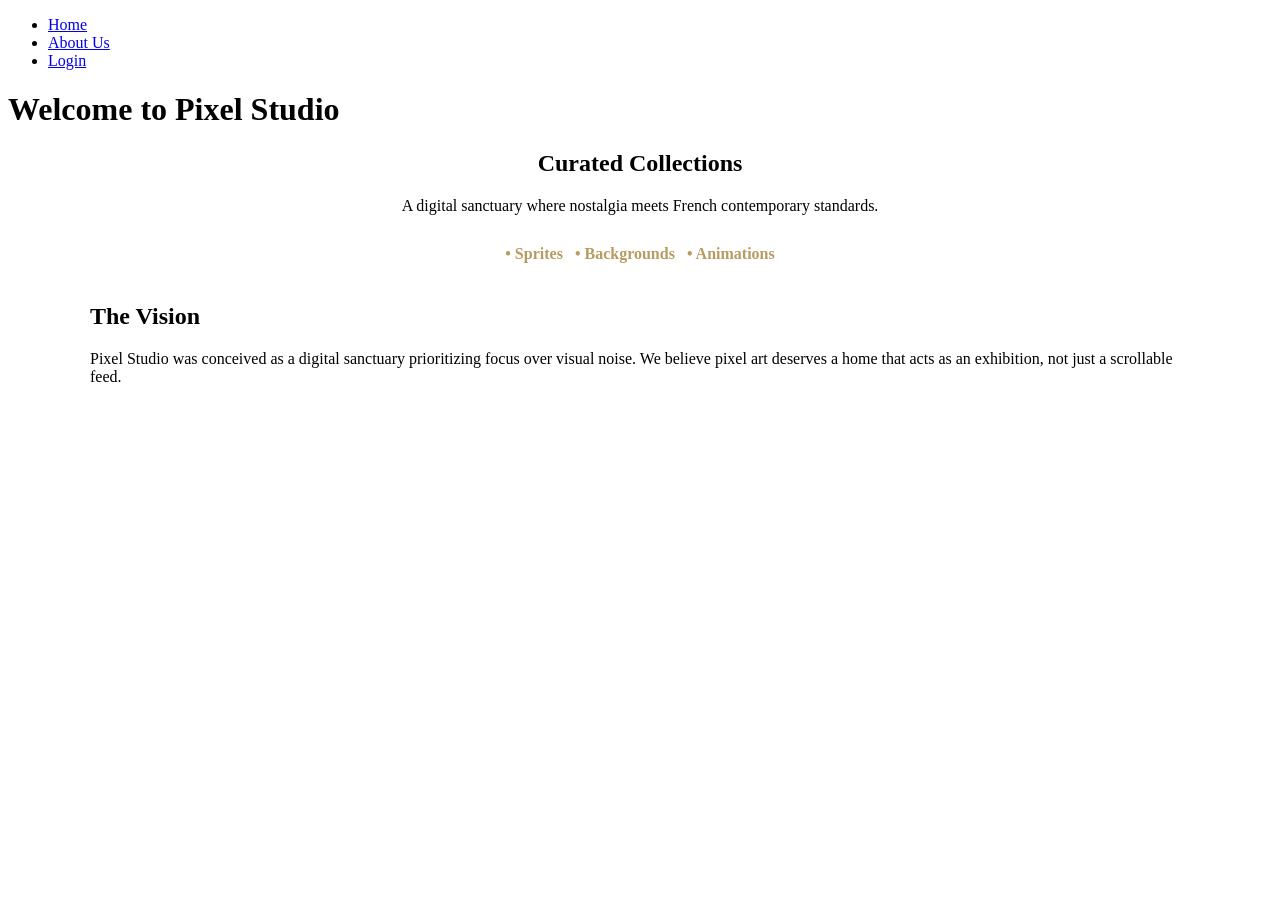
==== index.html @ 0212985c "Add Home page with Project Overview, Art Categories, and Membership Tiers" ====
<!DOCTYPE html>
<html lang="en">
<head>
    <meta charset="UTF-8">
    <title>Pixel Studio | Home</title>
    <link rel="stylesheet" href="style.css">
</head>
<body>
<nav>
    <ul>
        <li><a href="index.html" class="active">Home</a></li>
        <li><a href="about.html">About Us</a></li>
        <li><a href="login.html">Login</a></li>
    </ul>
</nav>

<header>
    <h1>Welcome to Pixel Studio</h1>
</header>

<main style="max-width: 1100px; margin: 0 auto; display: block;">
    <section class="card" style="text-align: center; margin-bottom: 40px;">
        <h2 style="font-family: 'Playfair Display';">Curated Collections</h2>
        <p style="font-weight: 400; max-width: 800px; margin: 0 auto;">A digital sanctuary where nostalgia meets French contemporary standards.</p>
        <div style="margin-top: 30px; color: #b89b61; font-weight: 600;">
            <span>• Sprites</span> &nbsp; <span>• Backgrounds</span> &nbsp; <span>• Animations</span>
        </div>
    </section>

    <article class="card project-overview">
        <h2>The Vision</h2>
        <p>Pixel Studio was conceived as a digital sanctuary prioritizing focus over visual noise. We believe pixel art deserves a home that acts as an exhibition, not just a scrollable feed.</p>
    </article>
</main>
</body>
</html>
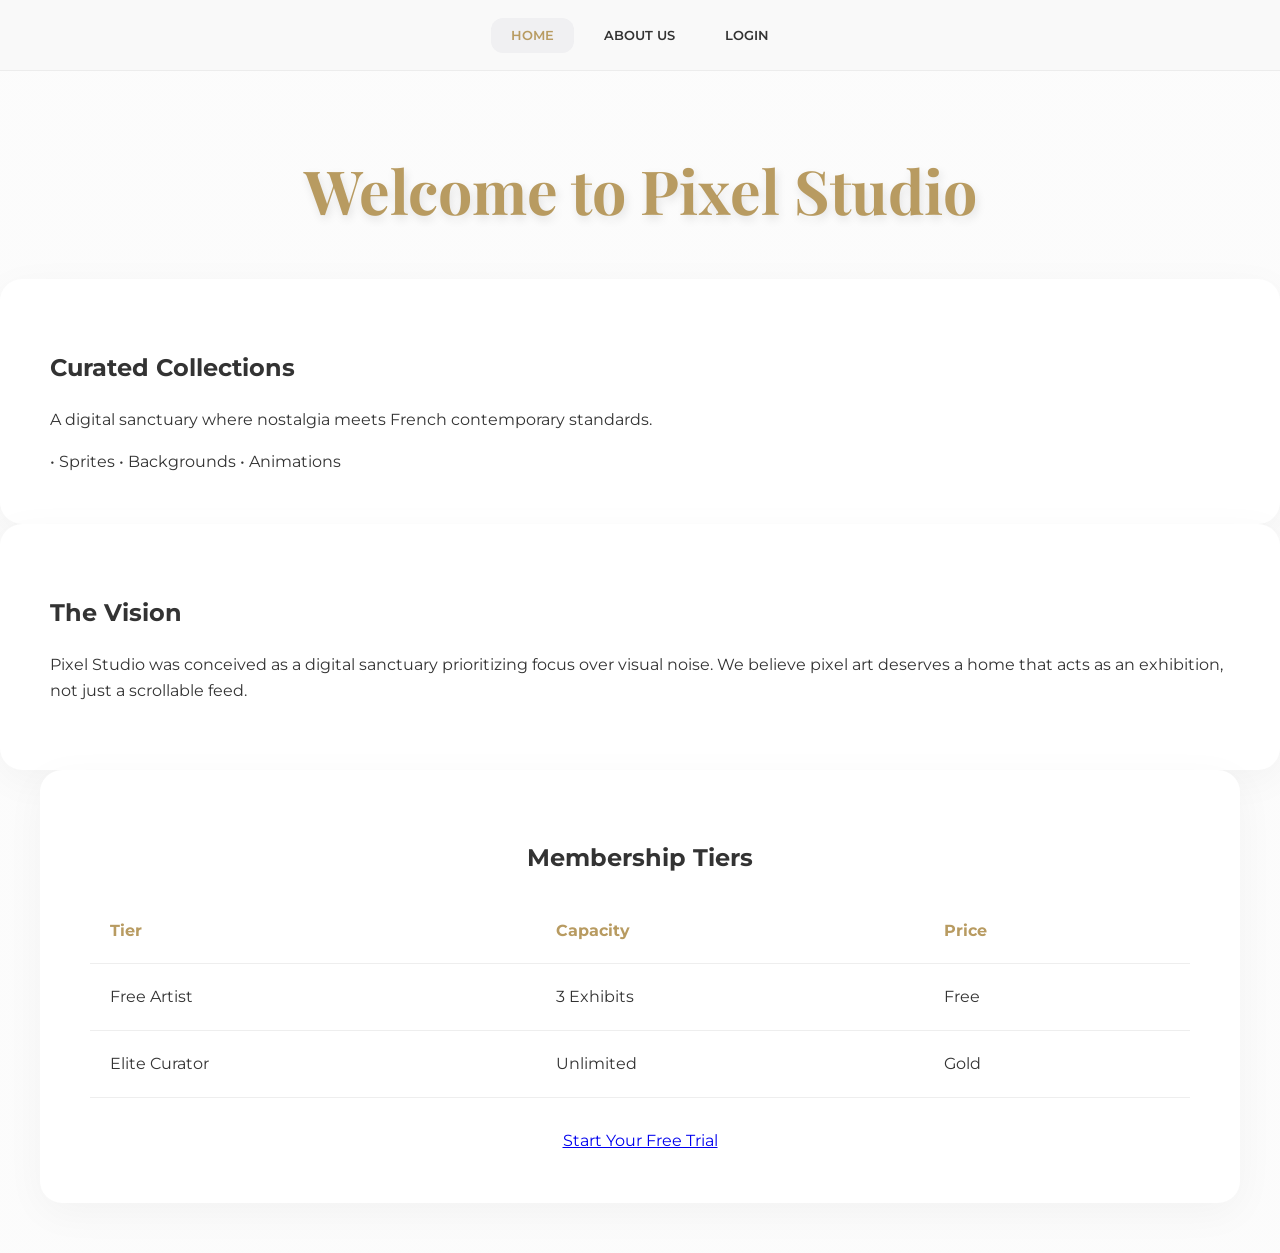
==== commit dc2d93b7: "Modify Home page layout: add home-page, page-content wrapper, and reorganize main sections" ====
--- a/index.html
+++ b/index.html
@@ -5,7 +5,8 @@
     <title>Pixel Studio | Home</title>
     <link rel="stylesheet" href="style.css">
 </head>
-<body>
+<body class="home-bg">
+
 <nav>
     <ul>
         <li><a href="index.html" class="active">Home</a></li>
@@ -14,23 +15,50 @@
     </ul>
 </nav>
 
+<div class="page-content">
+
 <header>
     <h1>Welcome to Pixel Studio</h1>
 </header>
 
-<main style="max-width: 1100px; margin: 0 auto; display: block;">
-    <section class="card" style="text-align: center; margin-bottom: 40px;">
-        <h2 style="font-family: 'Playfair Display';">Curated Collections</h2>
-        <p style="font-weight: 400; max-width: 800px; margin: 0 auto;">A digital sanctuary where nostalgia meets French contemporary standards.</p>
-        <div style="margin-top: 30px; color: #b89b61; font-weight: 600;">
-            <span>• Sprites</span> &nbsp; <span>• Backgrounds</span> &nbsp; <span>• Animations</span>
+<main>
+    <section class="card home-section">
+        <h2 class="section-title">Curated Collections</h2>
+        <p class="section-desc">
+            A digital sanctuary where nostalgia meets French contemporary standards.
+        </p>
+        <div class="collection-tags">
+            <span>• Sprites</span>
+            <span>• Backgrounds</span>
+            <span>• Animations</span>
         </div>
     </section>
 
-    <article class="card project-overview">
+
+    <article class="card project-overview home-section">
         <h2>The Vision</h2>
-        <p>Pixel Studio was conceived as a digital sanctuary prioritizing focus over visual noise. We believe pixel art deserves a home that acts as an exhibition, not just a scrollable feed.</p>
+        <p>
+            Pixel Studio was conceived as a digital sanctuary prioritizing focus over visual noise.
+            We believe pixel art deserves a home that acts as an exhibition, not just a scrollable feed.
+        </p>
     </article>
+     <section class="card" style="max-width: 1100px; margin: 0 auto 50px;">
+        <h2 style="text-align: center;">Membership Tiers</h2>
+        <table>
+            <thead>
+                <tr><th>Tier</th><th>Capacity</th><th>Price</th></tr>
+            </thead>
+            <tbody>
+                <tr><td>Free Artist</td><td>3 Exhibits</td><td>Free</td></tr>
+                <tr><td>Elite Curator</td><td>Unlimited</td><td>Gold</td></tr>
+            </tbody>
+        </table>
+        <div style="text-align:center; margin-top: 30px;">
+    <a href="signup.html" class="join-btn">Start Your Free Trial</a>
+</div>
+    </section>
 </main>
+
+</div>
 </body>
 </html>
--- a/style.css
+++ b/style.css
@@ -0,0 +1,191 @@
+/* -----------------------------------------------------------
+   1. IMPORT FONTS & VARIABLES
+----------------------------------------------------------- */
+@import url('https://fonts.googleapis.com/css2?family=Playfair+Display:wght@700&family=Montserrat:wght@400;600&display=swap');
+
+:root {
+    --bg-color: #f9f9f9;
+    --text-color: #333333;
+    --accent-gold: #b89b61;
+    --card-bg: #ffffff;
+    --radius-apple: 22px; 
+    --transition-sliding: all 0.4s cubic-bezier(0.4, 0, 0.2, 1);
+}
+
+/* -----------------------------------------------------------
+   2. GLOBAL BODY & BACKGROUND
+----------------------------------------------------------- */
+body {
+    font-family: 'Montserrat', sans-serif;
+    background: linear-gradient(rgba(249, 249, 249, 0.6), rgba(249, 249, 249, 0.6)), 
+                url('images/gallery-entrance.png') no-repeat center center fixed;
+    background-size: cover;
+    color: var(--text-color);
+    margin: 0;
+    padding-top: 100px;
+    line-height: 1.6;
+    animation: fadeIn 0.6s ease;
+}
+
+@keyframes fadeIn {
+    from { opacity: 0; }
+    to { opacity: 1; }
+}
+
+/* -----------------------------------------------------------
+   3.NAVIGATION BAR
+----------------------------------------------------------- */
+nav {
+    position: fixed;
+    top: 0; width: 100%;
+    background-color: rgba(249, 249, 249, 0.95);
+    backdrop-filter: blur(8px);
+    border-bottom: 1px solid rgba(0,0,0,0.05);
+    padding: 22px 0;
+    z-index: 1000; 
+}
+
+nav ul {
+    display: flex;
+    justify-content: center;
+    list-style: none;
+    margin: 0; padding: 0;
+    gap: 10px;
+}
+
+nav ul li a {
+    text-decoration: none;
+    color: var(--text-color);
+    font-weight: 600;
+    text-transform: uppercase;
+    font-size: 0.8rem;
+    padding: 10px 20px;
+    border-radius: 12px;
+    transition: var(--transition-sliding); 
+}
+
+nav ul li a:hover {
+    background-color: #f0f0f2;
+    padding-left: 25px;
+    color: var(--accent-gold);
+}
+
+nav ul li a.active {
+    background-color: #f0f0f2;
+    color: var(--accent-gold);
+}
+
+/* -----------------------------------------------------------
+   4. HEADERS & TITLES
+----------------------------------------------------------- */
+header h1 {
+    font-family: 'Playfair Display', serif;
+    font-size: 3.8rem;
+    color: var(--accent-gold);
+    text-align: center;
+    text-shadow: 2px 4px 10px rgba(0,0,0,0.1); 
+}
+
+footer {
+    text-align: center;
+    padding: 30px 0;
+    color: #777;
+    font-size: 0.9rem;
+}
+
+/* -----------------------------------------------------------
+   5.CARDS & TABLES
+----------------------------------------------------------- */
+.card {
+    background-color: var(--card-bg);
+    border-radius: var(--radius-apple);
+    padding: 50px;
+    box-shadow: 0 10px 40px rgba(0,0,0,0.04);
+}
+
+table {
+    width: 100%;
+    border-collapse: collapse;
+    margin-top: 20px;
+}
+
+tbody tr:hover {
+    background-color: #fafafa;
+    transition: 0.2s;
+}
+
+th {
+    text-align: left;
+    padding: 20px;
+    color: var(--accent-gold);
+    border-bottom: 1px solid #eee;
+}
+
+td {
+    padding: 20px;
+    border-bottom: 1px solid #eee;
+}
+
+.mission-row {
+    display: flex;
+    justify-content: center;
+    gap: 25px;
+    margin: 40px auto;
+    max-width: 1100px;
+}
+
+.mission-card {
+    border-top: 5px solid var(--accent-gold);
+    flex: 1;
+    min-width: 250px;
+}
+
+/* -----------------------------------------------------------
+   6. REFINED FORMS
+----------------------------------------------------------- */
+form {
+    width: 500px;
+    margin: 40px auto 120px;
+    padding: 60px;
+    background-color: var(--card-bg);
+    border-radius: 35px; /* Highly rounded form borders */
+    box-shadow: 0 25px 60px rgba(0,0,0,0.06);
+}
+
+form label {
+    display: block;
+    font-weight: 600;
+    font-size: 1.1rem;
+    text-transform: uppercase;
+    color: var(--accent-gold); 
+    margin-top: 25px;
+    margin-bottom: 8px;
+}
+
+input[type="text"], input[type="email"], input[type="password"] {
+    width: 100%;
+    padding: 16px;
+    border: 1px solid #eeeeee;
+    border-radius: 14px; 
+    background-color: #fafafa;
+    box-sizing: border-box;
+}
+
+button, input[type="submit"] {
+    width: 100%;
+    margin-top: 40px;
+    padding: 18px;
+    background-color: var(--accent-gold);
+    color: #fff;
+    border: none;
+    border-radius: 40px;
+    cursor: pointer;
+    font-weight: bold;
+    text-transform: uppercase;
+    transition: opacity 0.3s;
+}
+
+button:hover {
+    opacity: 0.8;
+}
+
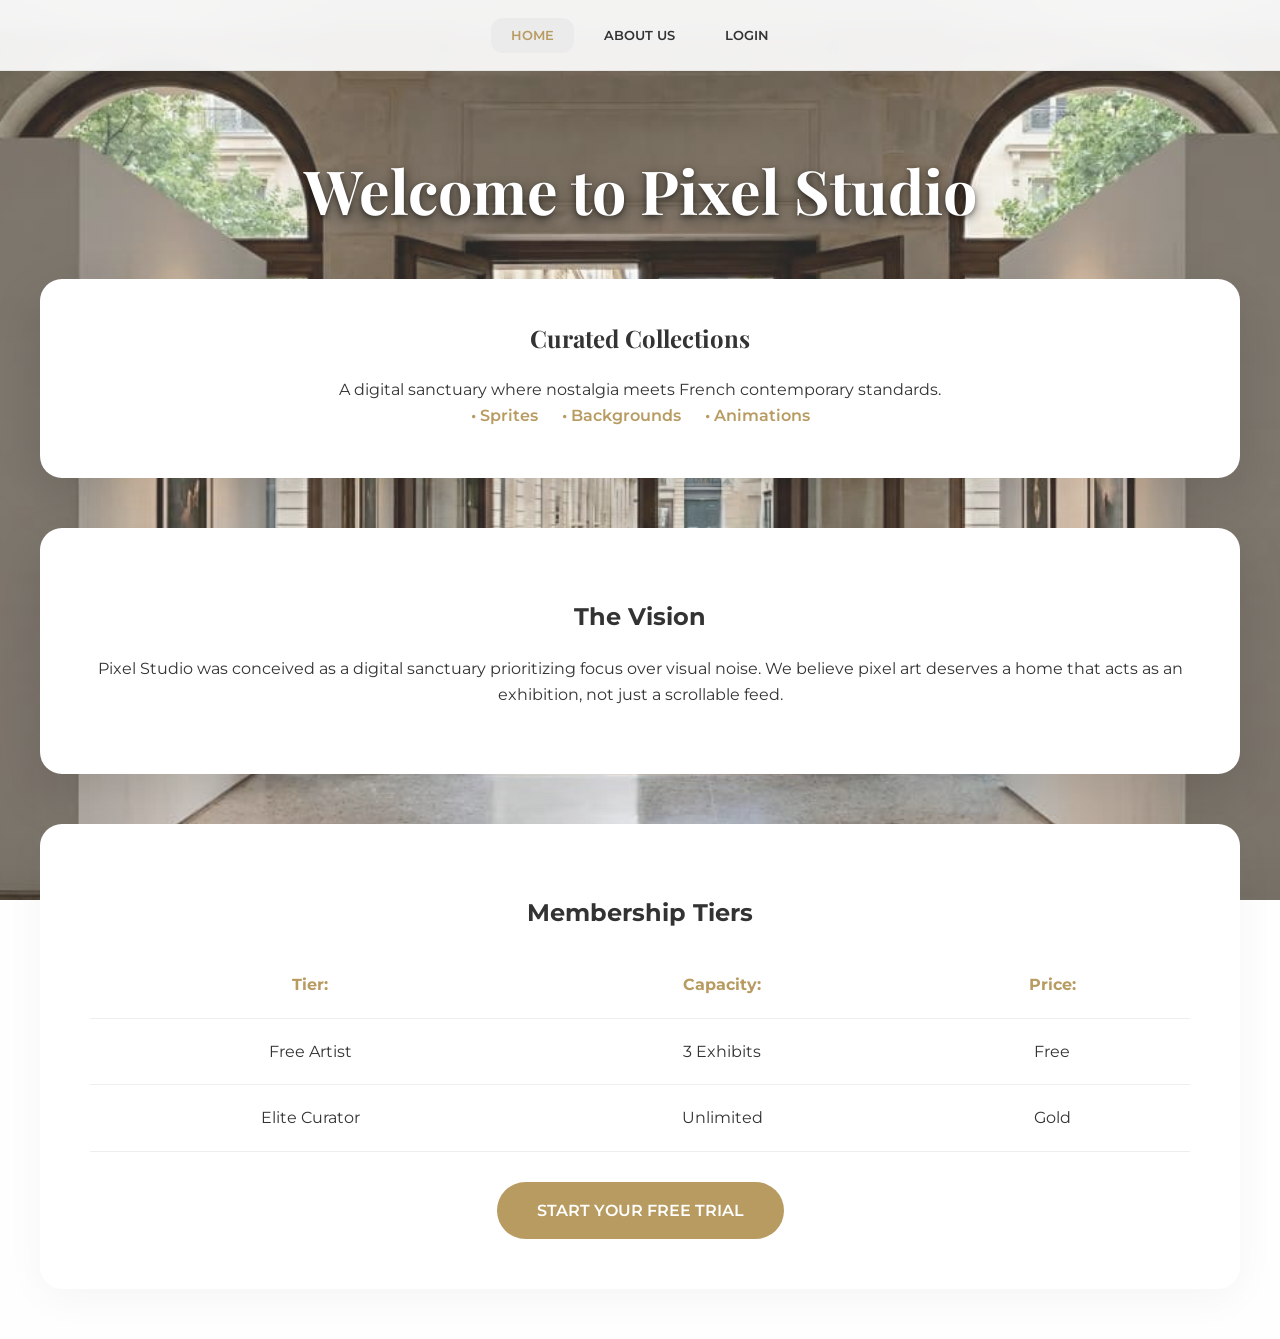
==== commit 6022c387: "Update Home page layout and content" ====
--- a/index.html
+++ b/index.html
@@ -46,7 +46,7 @@
         <h2 style="text-align: center;">Membership Tiers</h2>
         <table>
             <thead>
-                <tr><th>Tier</th><th>Capacity</th><th>Price</th></tr>
+                <tr><th>Tier:</th><th>Capacity:</th><th>Price:</th></tr>
             </thead>
             <tbody>
                 <tr><td>Free Artist</td><td>3 Exhibits</td><td>Free</td></tr>
--- a/style.css
+++ b/style.css
@@ -12,24 +12,45 @@
     --transition-sliding: all 0.4s cubic-bezier(0.4, 0, 0.2, 1);
 }
 
-/* -----------------------------------------------------------
-   2. GLOBAL BODY & BACKGROUND
+input[type="text"],
+input[type="password"],
+input[type="email"] {
+    font-size: 1.1rem;
+    color: #684e27;
+}
+
+input[type="checkbox"],
+input[type="radio"] {
+    accent-color: var(--accent-gold);
+}
+
+/* -----------------------------------------------------------
+   2.BODY & BACKGROUND
 ----------------------------------------------------------- */
 body {
     font-family: 'Montserrat', sans-serif;
-    background: linear-gradient(rgba(249, 249, 249, 0.6), rgba(249, 249, 249, 0.6)), 
-                url('images/gallery-entrance.png') no-repeat center center fixed;
-    background-size: cover;
+    font-weight: 400;
+    background-color: var(--bg-color);
     color: var(--text-color);
     margin: 0;
     padding-top: 100px;
     line-height: 1.6;
-    animation: fadeIn 0.6s ease;
 }
 
 @keyframes fadeIn {
     from { opacity: 0; }
     to { opacity: 1; }
+}
+
+.page-content {
+    animation: fadeIn 0.6s ease;
+}
+
+.home-bg {
+    background: 
+       linear-gradient(rgba(249, 249, 249, 0.15), rgba(249, 249, 249, 0.15)),
+        url('gallary-enterance.jpeg') no-repeat center center fixed;
+    background-size: cover;
 }
 
 /* -----------------------------------------------------------
@@ -42,7 +63,7 @@
     backdrop-filter: blur(8px);
     border-bottom: 1px solid rgba(0,0,0,0.05);
     padding: 22px 0;
-    z-index: 1000; 
+    z-index: 1000;
 }
 
 nav ul {
@@ -65,25 +86,30 @@
 }
 
 nav ul li a:hover {
-    background-color: #f0f0f2;
+    background-color: #eeeeee;
     padding-left: 25px;
     color: var(--accent-gold);
 }
 
 nav ul li a.active {
-    background-color: #f0f0f2;
+    background-color: #ebebeb;
     color: var(--accent-gold);
 }
 
 /* -----------------------------------------------------------
    4. HEADERS & TITLES
 ----------------------------------------------------------- */
+.home-bg header h1 {
+    color: #ffffff;
+    text-shadow:
+        0 4px 12px rgba(0, 0, 0, 0.45),
+        0 2px 4px rgba(0, 0, 0, 0.35);
+}
+
 header h1 {
     font-family: 'Playfair Display', serif;
     font-size: 3.8rem;
-    color: var(--accent-gold);
-    text-align: center;
-    text-shadow: 2px 4px 10px rgba(0,0,0,0.1); 
+    text-align: center; 
 }
 
 footer {
@@ -101,12 +127,19 @@
     border-radius: var(--radius-apple);
     padding: 50px;
     box-shadow: 0 10px 40px rgba(0,0,0,0.04);
+    max-width: 1400px;
+    margin-left: auto;
+    margin-right: auto;
+    text-align: center;
 }
 
 table {
     width: 100%;
     border-collapse: collapse;
     margin-top: 20px;
+    margin-left: auto;
+    margin-right: auto;
+    text-align: center;
 }
 
 tbody tr:hover {
@@ -119,11 +152,34 @@
     padding: 20px;
     color: var(--accent-gold);
     border-bottom: 1px solid #eee;
+    text-align: center;
 }
 
 td {
     padding: 20px;
     border-bottom: 1px solid #eee;
+    text-align: center;
+}
+
+.join-btn {
+    display: inline-block;
+    padding: 16px 40px;
+    background-color: var(--accent-gold);
+    color: white;
+    font-weight: 600;
+    text-transform: uppercase;
+    border-radius: 40px;
+    text-decoration: none;
+    transition: 0.3s;
+}
+
+.join-btn:hover {
+    opacity: 0.85;
+    transform: translateY(-3px);
+}
+
+.card:first-of-type {
+    box-shadow: 0 20px 55px rgba(0, 0, 0, 0.12);
 }
 
 .mission-row {
@@ -138,6 +194,12 @@
     border-top: 5px solid var(--accent-gold);
     flex: 1;
     min-width: 250px;
+    transition: transform 0.3s ease, box-shadow 0.3s ease;
+}
+
+.mission-card:hover {
+    transform: translateY(-8px);
+    box-shadow: 0 18px 45px rgba(0, 0, 0, 0.12);
 }
 
 /* -----------------------------------------------------------
@@ -148,7 +210,7 @@
     margin: 40px auto 120px;
     padding: 60px;
     background-color: var(--card-bg);
-    border-radius: 35px; /* Highly rounded form borders */
+    border-radius: 35px;
     box-shadow: 0 25px 60px rgba(0,0,0,0.06);
 }
 
@@ -162,10 +224,10 @@
     margin-bottom: 8px;
 }
 
-input[type="text"], input[type="email"], input[type="password"] {
+input[type="text"], input[type="email"], input[type="password"], input[type="date"] {
     width: 100%;
     padding: 16px;
-    border: 1px solid #eeeeee;
+    border: 1px solid #d1d1d1;
     border-radius: 14px; 
     background-color: #fafafa;
     box-sizing: border-box;
@@ -189,3 +251,52 @@
     opacity: 0.8;
 }
 
+.signup-link {
+    color: var(--accent-gold);
+    font-weight: bold;
+    text-decoration: underline;
+}
+
+.home-section {
+    max-width: 1100px;
+    margin: 0 auto 50px;
+    text-align: center;
+}
+
+.section-title {
+    font-family: 'Playfair Display', serif;
+    margin-top: -10px;
+}
+
+.section-desc {
+    max-width: 800px;
+    margin: 0 auto;
+}
+
+.collection-tags span {
+    color: var(--accent-gold);
+    font-weight: 600;
+    margin: 0 10px;
+}
+
+.join-container {
+    margin-top: 30px;
+    text-align: center;
+}
+
+.join-btn {
+    display: inline-block;
+    padding: 16px 40px;
+    background-color: var(--accent-gold);
+    color: white;
+    font-weight: 600;
+    text-transform: uppercase;
+    border-radius: 40px;
+    text-decoration: none;
+    transition: 0.3s;
+}
+
+.join-btn:hover {
+    opacity: 0.85;
+    transform: translateY(-3px);
+}
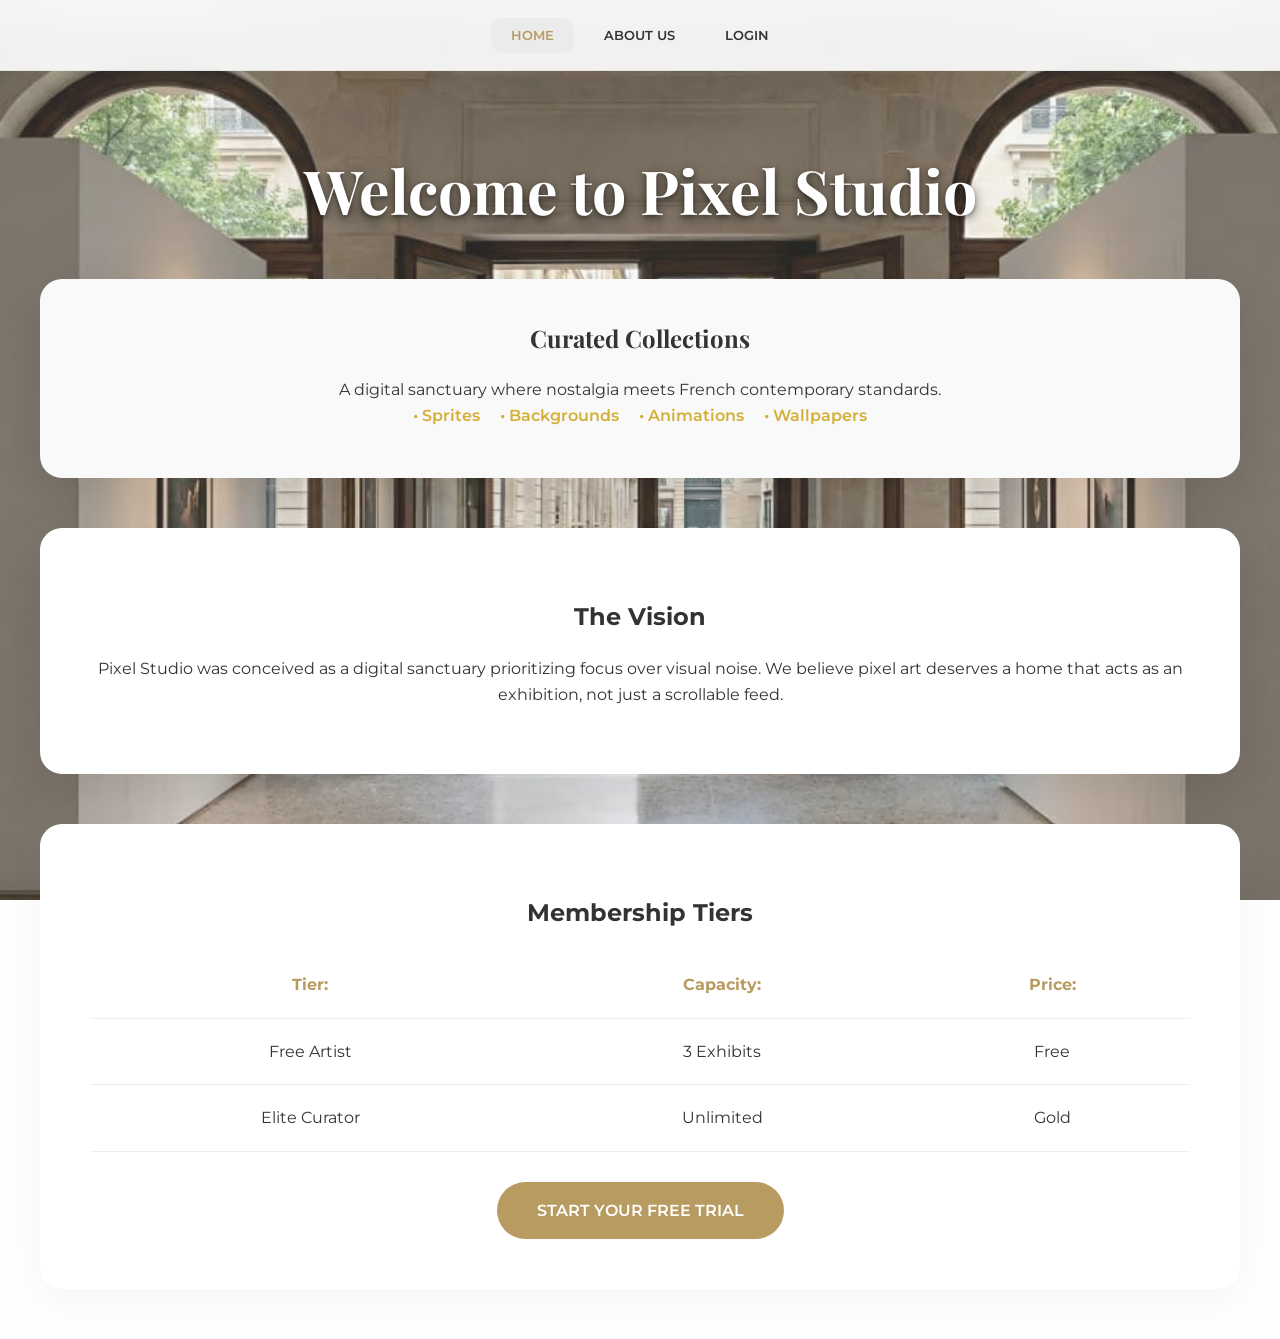
==== commit 0ff8d33a: "Update files: script.js, index.html, about.html" ====
--- a/index.html
+++ b/index.html
@@ -34,7 +34,6 @@
         </div>
     </section>
 
-
     <article class="card project-overview home-section">
         <h2>The Vision</h2>
         <p>
@@ -42,7 +41,8 @@
             We believe pixel art deserves a home that acts as an exhibition, not just a scrollable feed.
         </p>
     </article>
-     <section class="card" style="max-width: 1100px; margin: 0 auto 50px;">
+
+    <section class="card" style="max-width: 1100px; margin: 0 auto 50px;">
         <h2 style="text-align: center;">Membership Tiers</h2>
         <table>
             <thead>
@@ -54,11 +54,18 @@
             </tbody>
         </table>
         <div style="text-align:center; margin-top: 30px;">
-    <a href="signup.html" class="join-btn">Start Your Free Trial</a>
-</div>
+            <a href="signup.html" class="join-btn">Start Your Free Trial</a>
+        </div>
     </section>
 </main>
 
 </div>
+
+<!-- Home page JavaScript:
+     - Rotates "Curated Collections" text automatically
+     - Dynamically generates feature tags
+     - Changes styles like text color, font weight, and background color
+     All handled in script.js -->
+<script src="script.js"></script>
 </body>
 </html>
